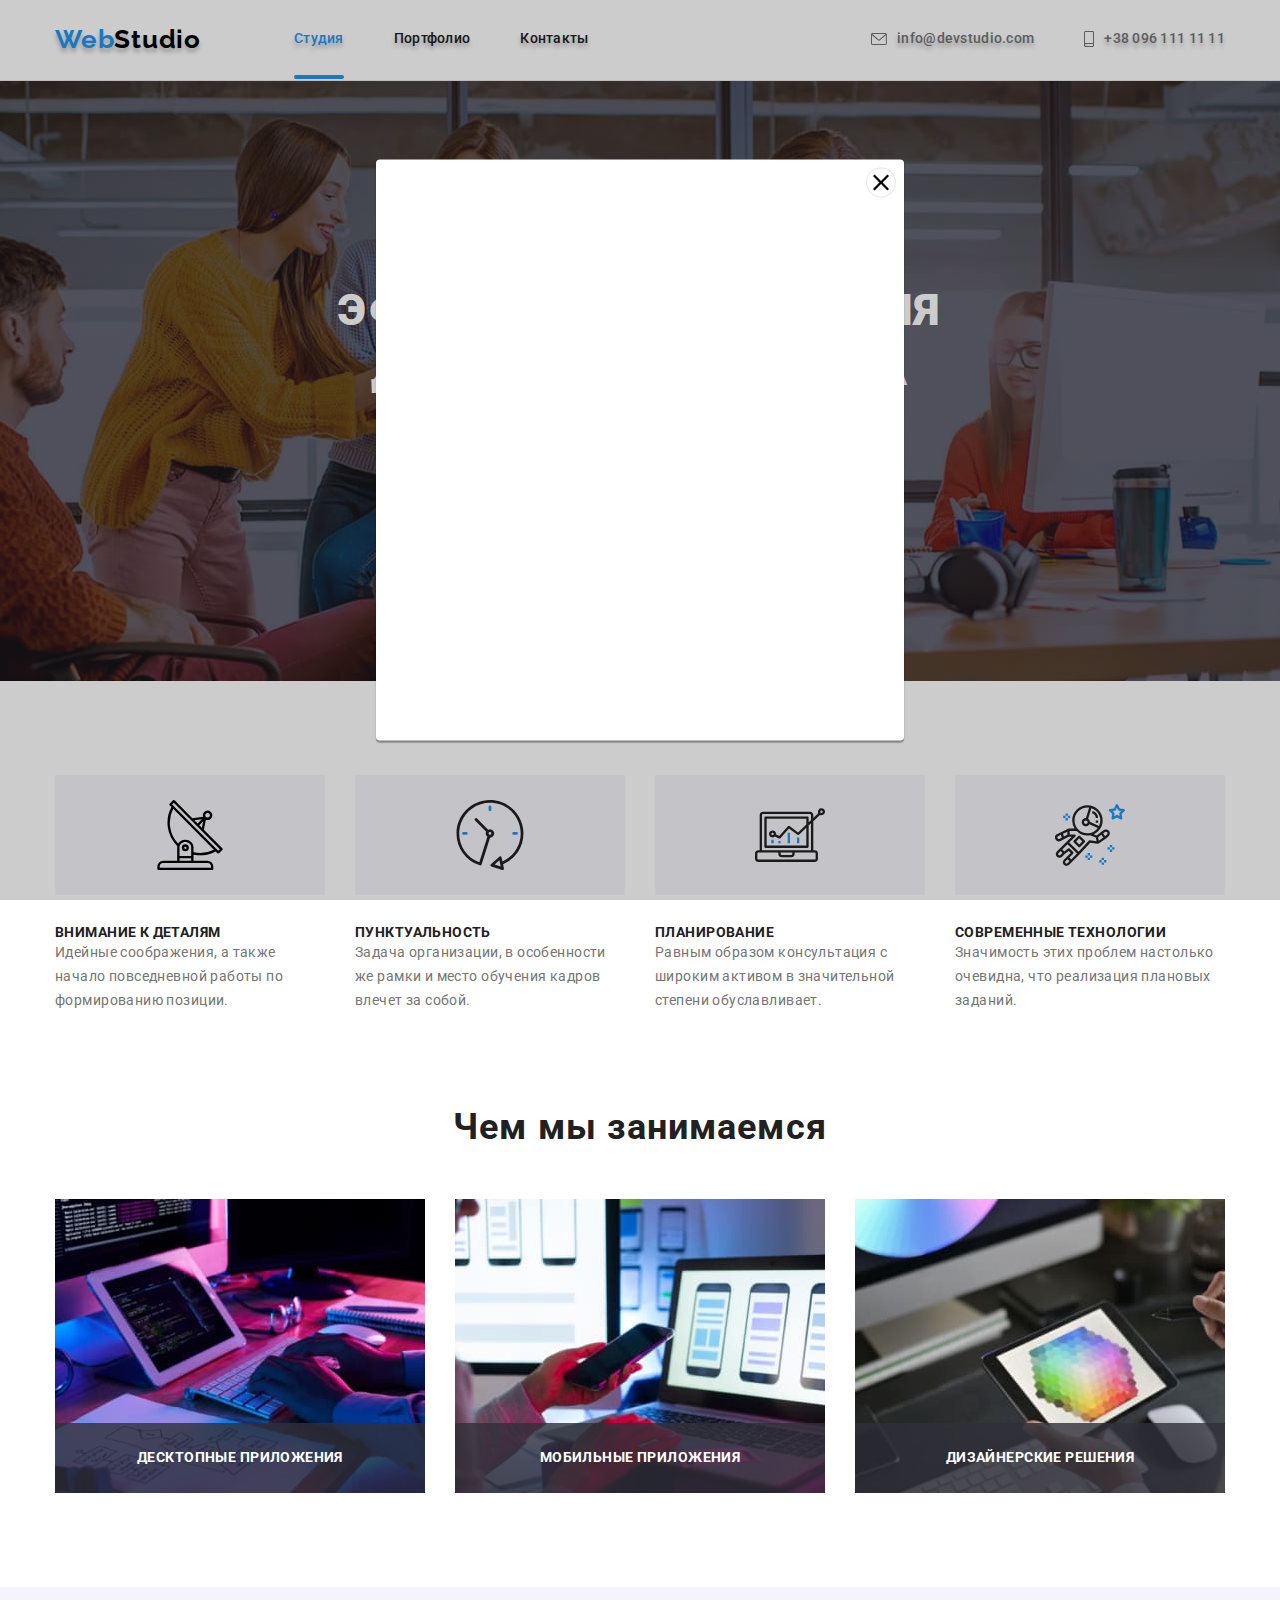
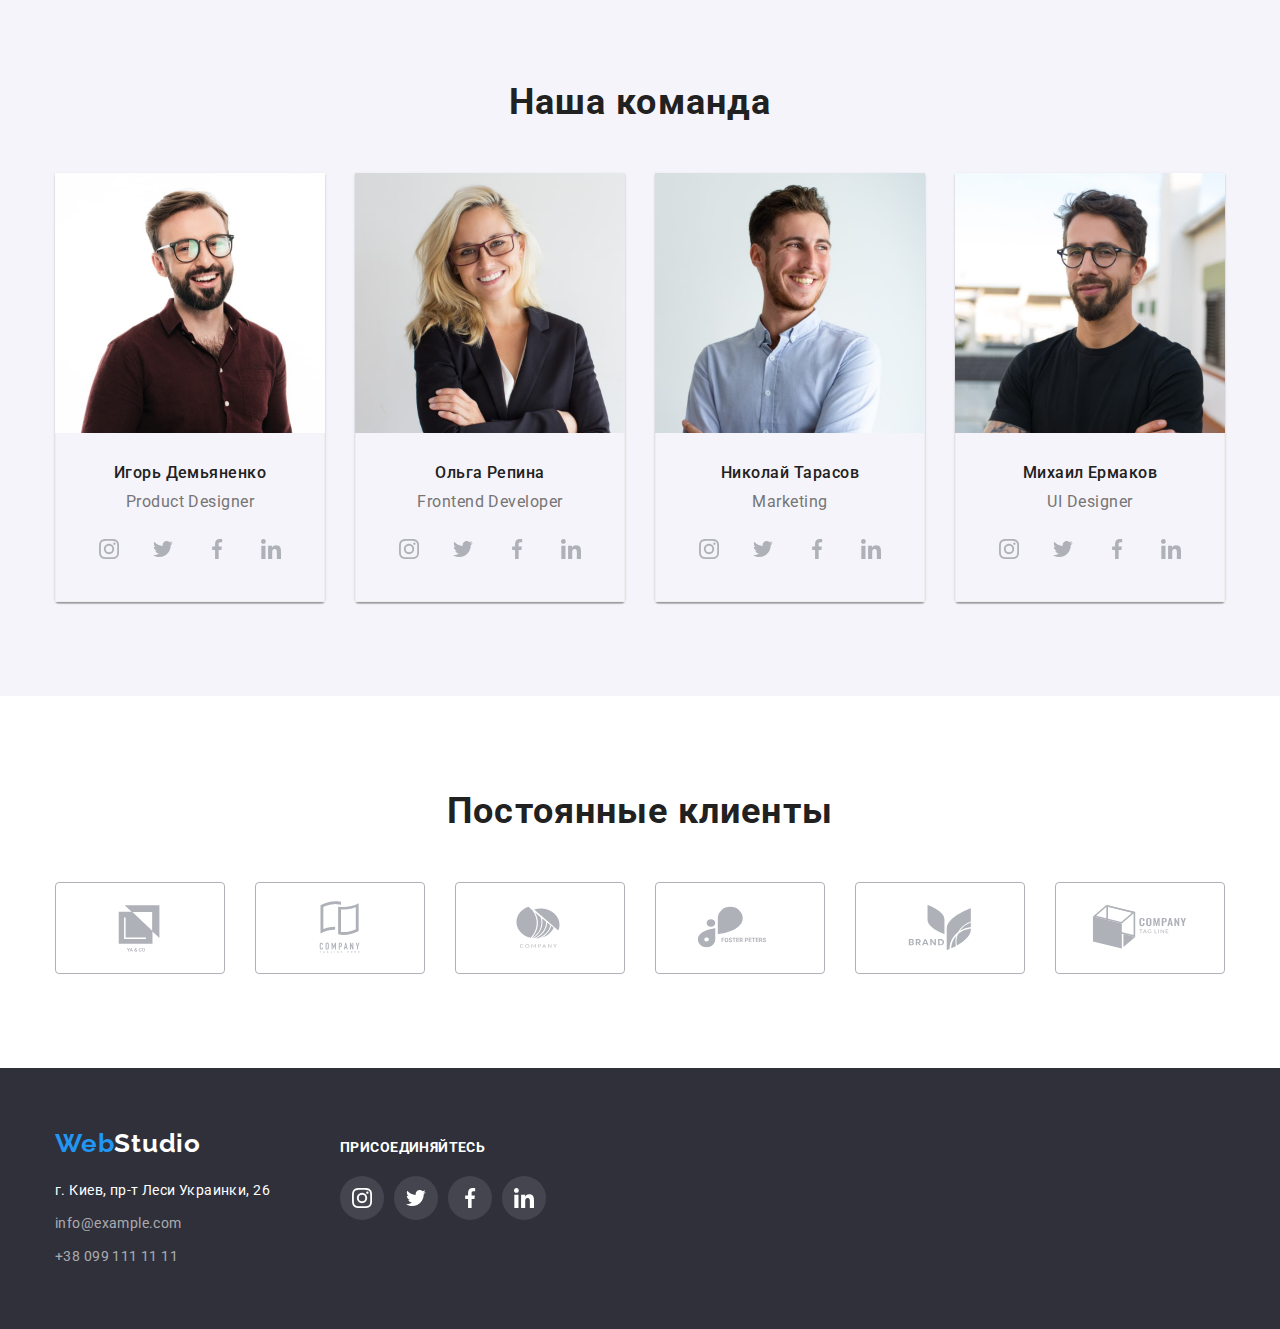
==== index.html @ 7f13cda6 "hw5 commit" ====
<!DOCTYPE html>
<html lang="ru">
<head>
    <meta charset="UTF-8">
    <meta http-equiv="X-UA-Compatible" content="IE=edge">
    <meta name="viewport" content="width=device-width, initial-scale=1.0">
    <link rel="preconnect" href="https://fonts.googleapis.com">
    <link rel="preconnect" href="https://fonts.gstatic.com" crossorigin>
    <link href="https://fonts.googleapis.com/css2?family=Raleway:wght@700&family=Roboto:wght@400;500;700;900&display=swap"
        rel="stylesheet">
    <link rel="stylesheet" href="./css/modern-normalize.css">
    <link rel="stylesheet" href="./css/styles.css">
    <title>Document</title>
</head>
<body>
    <header class="header">
        <!--Навигация-->
        <div class="container main-nav">
            <nav class="header-navigation">
                <a href="" class="header-logo link"><span class="logo">Web</span>Studio</a>
                <ul class="header-list">
                    <li class="header-item"><a href="./index.html" class="link header-link current">Студия</a></li>
                    <li class="header-item"><a href="./portfolio.html" class="link header-link">Портфолио</a></li>
                    <li class="header-item"><a href="" class="link header-link">Контакты</a></li>
                </ul>
            </nav>
            <!--Мейл и телефон-->
            <ul class="header-list">
                <li class="header-contacts">
                    <a href="mailto:info@devstudio.com" class="mail link">
                        <svg class="mail-icon" width="16" height="12">
                            <use href="./images/icons.svg#icon-envelope"></use>
                        </svg>
                        info@devstudio.com</a>
                </li>
                <li class="header-contacts">
                    <a href="tel:+380961111111" class="phone link">
                        <svg class="phone-icon" width="10" height="16">
                            <use href="./images/icons.svg#icon-smartphone"></use>
                        </svg>
                        +38 096 111 11 11</a></li>
            </ul>
        </div>
    </header>

    <main>
        <section class="hero">
            <div class="container">
                <h1 class="hero-title">Эффективные решения<br> для вашего бизнеса</h1>
                <button type="button" class="btn " data-modal-open>Заказать услугу</button>
            </div>
        </section>

        <!--Наши преимущества-->
        <section class="advantages section">
            <div class="container">
                <h2 hidden>Наши преимущества</h2>
                <ul class="advantages-list">
                    <li class="advantages-item">
                        <div class="advantages-container">
                            <svg class="advantages-icon" width="70" height="70">
                                <use href="./images/icons.svg#icon-antenna"></use>
                            </svg>
                        </div>
                        <h3 class="advantages-title">Внимание к деталям</h3>
                        <p class="advantages-description">Идейные соображения, а также начало повседневной работы по формированию
                            позиции.</p>
                    </li>
                    <li class="advantages-item">
                        <div class="advantages-container">
                            <svg class="advantages-icon" width="70" height="70">
                                <use href="./images/icons.svg#icon-clock"></use>
                            </svg>
                        </div>
                        <h3 class="advantages-title">Пунктуальность</h3>
                        <p class="advantages-description">Задача организации, в особенности же рамки и место обучения кадров влечет за
                            собой.</p>
                    </li>
                    <li class="advantages-item">
                        <div class="advantages-container">
                            <svg class="advantages-icon" width="70" height="70">
                                <use href="./images/icons.svg#icon-diagram"></use>
                            </svg>
                        </div>
                        <h3 class="advantages-title">Планирование</h3>
                        <p class="advantages-description">Равным образом консультация с широким активом в значительной степени
                            обуславливает.</p>
                    </li>
                    <li class="advantages-item">
                        <div class="advantages-container">
                            <svg class="advantages-icon" width="70" height="70">
                                <use href="./images/icons.svg#icon-astronaut"></use>
                            </svg>
                        </div>
                        <h3 class="advantages-title">Современные технологии</h3>
                        <p class="advantages-description">Значимость этих проблем настолько очевидна, что реализация плановых заданий.
                        </p>
                    </li>
                </ul>
            </div>
        </section>

        <!--Чем мы занимаемся-->
        <section class="offer section">
            <div class="container">
                <h2 class="title">Чем мы занимаемся</h2>
                <ul class="offer-list">
                    <li class="offer-item offer1">
                        <img src="./images/site-versions/pc.jpg" alt="Компьютерная версия" width="370" height="294">
                        <p class="offer-text">Десктопные приложения</p>
                    </li>
                    <li class="offer-item offer2">
                        <img src="./images/site-versions/mobile.jpg" alt="Мобильная версия" width="370" height="294">
                        <p class="offer-text">Мобильные приложения</p>
                    </li>
                    <li class="offer-item offer3">
                        <img src="./images/site-versions/tablet.jpg" alt="Планшетная версия" width="370" height="294">
                        <p class="offer-text">Дизайнерские решения</p>
                    </li>
                </ul>
            </div>
        </section>

        <!--Наша команда-->
        <section class="team section">
            <div class="container">
                <h2 class="title">Наша команда</h2>
                <ul class="team-list list">
                    <!--h2 corrected to h3-->
                    <li class="team-members">
                        <img src="./images/stuff/igor.jpg" alt="Игорь" width="270" height="260" class="team-photos">
                        <div class="team-text">
                            <h3 class="team-names">Игорь Демьяненко</h3>
                            <p class="team-position">Product Designer</p>
                            <ul class="team-social-list">
                                <li class="team-social-item"><a href="" class="team-social-link">
                                    <svg class="team-social-icon" width="20" height="20">
                                        <use href="./images/icons.svg#icon-instagram"></use>
                                    </svg>
                                    </a>
                                </li>
                                <li class="team-social-item"><a href="" class="team-social-link">
                                        <svg class="team-social-icon" width="20" height="20">
                                            <use href="./images/icons.svg#icon-twitter"></use>
                                        </svg>
                                    </a>
                                </li>
                                <li class="team-social-item"><a href="" class="team-social-link">
                                        <svg class="team-social-icon" width="20" height="20">
                                            <use href="./images/icons.svg#icon-facebook"></use>
                                        </svg>
                                    </a>
                                <li class="team-social-item"><a href="" class="team-social-link">
                                        <svg class="team-social-icon" width="20" height="20">
                                            <use href="./images/icons.svg#icon-linkedin"></use>
                                        </svg>
                                    </a>
                                </li>
                            </ul>
                        </div>
                    </li>
                    <li class="team-members">
                        <img src="./images/stuff/olga.jpg" alt="Ольга" width="270" height="260" class="team-photos">
                        <div class="team-text">
                            <h3 class="team-names">Ольга Репина</h3>
                            <p class="team-position">Frontend Developer</p>
                            <ul class="team-social-list">
                                <li class="team-social-item"><a href="" class="team-social-link">
                                        <svg class="team-social-icon" width="20" height="20">
                                            <use href="./images/icons.svg#icon-instagram"></use>
                                        </svg>
                                    </a>
                                </li>
                                <li class="team-social-item"><a href="" class="team-social-link">
                                        <svg class="team-social-icon" width="20" height="20">
                                            <use href="./images/icons.svg#icon-twitter"></use>
                                        </svg>
                                    </a>
                                </li>
                                <li class="team-social-item"><a href="" class="team-social-link">
                                        <svg class="team-social-icon" width="20" height="20">
                                            <use href="./images/icons.svg#icon-facebook"></use>
                                        </svg>
                                    </a>
                                <li class="team-social-item"><a href="" class="team-social-link">
                                        <svg class="team-social-icon" width="20" height="20">
                                            <use href="./images/icons.svg#icon-linkedin"></use>
                                        </svg>
                                    </a>
                                </li>
                            </ul>
                        </div>
                    </li>
                    <li class="team-members">
                        <img src="./images/stuff/nikolai.jpg" alt="Николай" width="270" height="260" class="team-photos">
                        <div class="team-text">
                            <h3 class="team-names">Николай Тарасов</h3>
                            <p class="team-position">Marketing</p>
                            <ul class="team-social-list">
                                <li class="team-social-item"><a href="" class="team-social-link link">
                                        <svg class="team-social-icon" width="20" height="20">
                                            <use href="./images/icons.svg#icon-instagram"></use>
                                        </svg>
                                    </a>
                                </li>
                                <li class="team-social-item"><a href="" class="team-social-link link">
                                        <svg class="team-social-icon" width="20" height="20">
                                            <use href="./images/icons.svg#icon-twitter"></use>
                                        </svg>
                                    </a>
                                </li>
                                <li class="team-social-item"><a href="" class="team-social-link link">
                                        <svg class="team-social-icon" width="20" height="20">
                                            <use href="./images/icons.svg#icon-facebook"></use>
                                        </svg>
                                    </a>
                                <li class="team-social-item"><a href="" class="team-social-link link">
                                        <svg class="team-social-icon" width="20" height="20">
                                            <use href="./images/icons.svg#icon-linkedin"></use>
                                        </svg>
                                    </a>
                                </li>
                            </ul>
                        </div>
                    </li>
                    <li class="team-members">
                        <img src="./images/stuff/mike.jpg" alt="Михаил" width="270" height="260" class="team-photos">
                        <div class="team-text">
                            <h3 class="team-names">Михаил Ермаков</h3>
                            <p class="team-position">UI Designer</p>
                            <ul class="team-social-list">
                                <li class="team-social-item"><a href="" class="team-social-link">
                                        <svg class="team-social-icon" width="20" height="20">
                                            <use href="./images/icons.svg#icon-instagram"></use>
                                        </svg>
                                    </a>
                                </li>
                                <li class="team-social-item"><a href="" class="team-social-link">
                                        <svg class="team-social-icon" width="20" height="20">
                                            <use href="./images/icons.svg#icon-twitter"></use>
                                        </svg>
                                    </a>
                                </li>
                                <li class="team-social-item"><a href="" class="team-social-link">
                                        <svg class="team-social-icon" width="20" height="20">
                                            <use href="./images/icons.svg#icon-facebook"></use>
                                        </svg>
                                    </a>
                                <li class="team-social-item"><a href="" class="team-social-link">
                                        <svg class="team-social-icon" width="20" height="20">
                                            <use href="./images/icons.svg#icon-linkedin"></use>
                                        </svg>
                                    </a>
                                </li>
                            </ul>
                        </div>
                    </li>
                </ul>
            </div>
        </section>

        <section class="clients section">
            <div class="container">
                <h2 class="title">Постоянные клиенты</h2>
                <ul class="clients-list">
                    <li class="clients-item">
                        <a href="" class="clients-link link">
                            <svg class="clients-icon" width="106" height="60">
                                <use href="./images/icons.svg#icon-client1"></use>
                            </svg>
                        </a>
                    </li>
                    <li class="clients-item">
                        <a href="" class="clients-link link">
                            <svg class="clients-icon" width="106" height="60">
                                <use href="./images/icons.svg#icon-client2"></use>
                            </svg>
                        </a>
                    </li>
                    <li class="clients-item">
                        <a href="" class="clients-link link">
                            <svg class="clients-icon" width="106" height="60">
                                <use href="./images/icons.svg#icon-client3"></use>
                            </svg>
                        </a>
                    </li>
                    <li class="clients-item">
                        <a href="" class="clients-link link">
                            <svg class="clients-icon" width="106" height="60">
                                <use href="./images/icons.svg#icon-client4"></use>
                            </svg>
                        </a>
                    </li>
                    <li class="clients-item">
                        <a href="" class="clients-link link">
                            <svg class="clients-icon" width="106" height="60">
                                <use href="./images/icons.svg#icon-client5"></use>
                            </svg>
                        </a>
                    </li>
                    <li class="clients-item">
                        <a href="" class="clients-link link">
                            <svg class="clients-icon" width="106" height="60">
                                <use href="./images/icons.svg#icon-client6"></use>
                            </svg>
                        </a>
                    </li>
                </ul>
            </div>
        </section>
    </main>

    <footer class="footer">
        <div class="container">
            <div class="footer-contacts">
                <a href="/" class="footer-logo link"><span class="logo">Web</span>Studio</a>
                <!--Контакты-->
                <address class="footer-address">
                    <ul class="footer-list">
                        <li class="footer-item">
                            <a href="https://goo.gl/maps/hHV63dTVySj8oasB8" target="blank" rel="noopener noreferrer"
                                class="footer-location link">г. Киев, пр-т Леси Украинки, 26</a>
                        </li>
                        <li class="footer-item">
                            <a href="mailto:info@example.com" class="footer-mail link">info@example.com</a>
                        </li>
                        <li class="footer-item">
                            <a href="tel:+380991111111" class="footer-tel link">+38 099 111 11 11</a>
                        </li>
                    </ul>
                </address>
            </div>
            <div class="footer-socials">
                <h3 class="footer-socials-title">присоединяйтесь</h3>
                <ul class="footer-socials-list">
                    <li class="footer-socials-item"><a href="" class="footer-socials-link">
                            <svg class="footer-socials-icon" width="20" height="20">
                                <use href="./images/icons.svg#icon-instagram"></use>
                            </svg>
                        </a>
                    </li>
                    <li class="footer-socials-item"><a href="" class="footer-socials-link">
                            <svg class="footer-socials-icon" width="20" height="20">
                                <use href="./images/icons.svg#icon-twitter"></use>
                            </svg>
                        </a>
                    </li>
                    <li class="footer-socials-item"><a href="" class="footer-socials-link">
                            <svg class="footer-socials-icon" width="20" height="20">
                                <use href="./images/icons.svg#icon-facebook"></use>
                            </svg>
                        </a>
                    <li class="footer-socials-item"><a href="" class="footer-socials-link">
                            <svg class="footer-socials-icon" width="20" height="20">
                                <use href="./images/icons.svg#icon-linkedin"></use>
                            </svg>
                        </a>
                    </li>
                </ul>
            </div>
        </div>
    </footer>

    <div class="backdrop" data-modal>
        <div class="modal">
            <button type="button" class="module-closure" data-modal-close>
                <svg class="module-closure-clon" width="18" height="18">
                    <use href="./images/icons.svg#icon-closure"></use>
                </svg>
            </button>
        </div>
    </div>
    <script src="./js/modal.js"></script>
</body>
</html>
---- css/styles.css ----
:root {
  --main-title-color: #ffffff;
  --secondary-title-color: #212121;
  --general-text-color: #757575;
  --third-text-color: rgba(255, 255, 255, 0.6);
  --accent-color: #2196f3;
  --back-color: #2f303a;
  --card-set-gap: 30px;
  --background-main: #f5f4fa;
  --fill-color: #afb1b8;
  --cubic-accent: cubic-bezier(0.4, 0, 0.2, 1);
}

body {
  font-family: 'Roboto', sans-serif;
  font-style: normal;
  color: var(--general-text-color);
}

p,
h1,
h2,
h3,
h4,
h5,
h6,
ul {
  margin: 0;
  padding: 0;
  border: 0;
  font-size: 100%;
  font: inherit;
  vertical-align: baseline;
}

img {
  display: block;
  min-width: 100%;
  height: auto;
}

.link {
  text-decoration: none;

  transition: color 250ms var(--cubic-accent);
}

.link:hover,
.link:focus {
  color: var(--accent-color);
}

li {
  list-style: none;
}

button {
  cursor: pointer;
  border: none;
  font-family: inherit;
}

.section {
  padding-top: 94px;
  padding-bottom: 94px;
}
.container {
  width: 1200px;
  padding-left: 15px;
  padding-right: 15px;
  margin-top: 0;
  margin-bottom: 0;
  margin-right: auto;
  margin-left: auto;
}

/* -----------------------Хедер------------------------ */
.header {
  padding-top: 24px;
  padding-bottom: 25px;

  border-bottom: 1px solid #ececec;
}

.main-nav {
  display: flex;
  align-items: center;
}

.header-navigation {
  display: flex;
  align-items: center;
}

.header-logo,
.header-logo:hover,
.header-logo:focus {
  margin-right: 93px;

  font-family: 'Raleway', sans-serif;
  font-weight: bold;
  font-size: 26px;
  line-height: 1.19;
  letter-spacing: 0.03em;
  color: #000000;
  text-shadow: 0px 4px 4px rgba(0, 0, 0, 0.25);
}

.header .logo,
.footer .logo {
  color: var(--accent-color);
}

.header-item,
.header-contacts {
  margin-bottom: auto;

  font-weight: 500;
  font-size: 14px;
  line-height: 1.14;
  letter-spacing: 0.02em;
  text-shadow: 0px 4px 4px rgba(0, 0, 0, 0.25);
}

.header-item:not(:last-child),
.header-contacts:not(:last-child) {
  margin-right: 50px;
}

.header-link {
  color: var(--secondary-title-color);
  padding-bottom: 32px;
}

.header-link.current {
  position: relative;
  color: var(--accent-color);
}

.header-link.current::after {
  content: '';

  position: absolute;
  left: 0;
  bottom: -1px;

  width: 100%;
  height: 4px;
  background: var(--accent-color);
  border-radius: 2px;
}

.header-list {
  display: flex;
  margin-left: auto;
}

.header-contacts a {
  color: var(--general-text-color);
}

.mail.link,
.phone.link {
  display: flex;
  align-items: center;
}

.mail-icon {
  margin-right: 10px;
  --color2: currentColor;
}

.phone-icon {
  margin-right: 10px;
  --color5: currentColor;
}

/* -----------------------Герой------------------------ */
.hero,
.footer {
  background-color: var(--back-color);
}

.hero {
  padding-top: 200px;
  padding-bottom: 200px;

  background-image: linear-gradient(rgba(47, 48, 58, 0.4), rgba(47, 48, 58, 0.4)),
    url(../images/studio/hero-background.jpg);
  background-repeat: no-repeat;
  background-position: center;
  background-size: cover;
}

.hero-title {
  margin-left: auto;
  margin-right: auto;
  margin-bottom: 30px;

  font-weight: 900;
  font-size: 44px;
  line-height: 1.36;
  text-align: center;
  letter-spacing: 0.06em;
  text-transform: uppercase;
  color: var(--main-title-color);
}

.hero .btn {
  margin-left: auto;
  margin-right: auto;
  padding: 10px 32px;

  display: flex;
  align-items: center;

  font-weight: bold;
  font-size: 16px;
  color: var(--main-title-color);
  line-height: 1.88;
  text-align: center;
  letter-spacing: 0.06em;

  background-color: var(--accent-color);
  box-shadow: 0px 4px 4px rgba(0, 0, 0, 0.15);
  border-radius: 4px;
}

/* -----------------------Наши преимущества------------------------ */
.advantages-list {
  display: flex;
}

.advantages-item {
  width: 270px;
}

.advantages-item:not(:last-child) {
  margin-right: 30px;
}

.advantages-container {
  display: flex;
  justify-content: center;
  align-items: center;

  width: 270px;
  height: 120px;
  margin-bottom: 30px;

  background-color: var(--background-main);
}

.advantages-title {
  font-weight: bold;
  font-size: 14px;
  line-height: 1.14;
  letter-spacing: 0.03em;
  text-transform: uppercase;
  color: var(--secondary-title-color);
}

.advantages-description {
  font-size: 14px;
  line-height: 1.71;
  letter-spacing: 0.03em;
}

/* -----------------------Чем мы занимаемся------------------------ */
.offer.section {
  padding-top: 0;
}

.title {
  margin-bottom: 50px;

  font-weight: bold;
  font-size: 36px;
  line-height: 1.17;
  text-align: center;
  letter-spacing: 0.03em;
  color: var(--secondary-title-color);
}

.offer-list {
  display: flex;
  margin-left: calc(-1 * var(--card-set-gap));
}

.offer-item {
  position: relative;
  flex-basis: calc(100% / 3 - var(--card-set-gap));
  margin-left: var(--card-set-gap);
}

.offer-text {
  position: absolute;
  bottom: 0;

  width: 100%;
  height: auto;
  padding: 27px 82px;

  font-weight: bold;
  font-size: 14px;
  line-height: 1.14;
  text-align: center;
  letter-spacing: 0.03em;
  text-transform: uppercase;

  color: var(--main-title-color);
  background: rgba(47, 48, 58, 0.8);
}

/* -----------------------Наша команда------------------------ */

.team {
  background-color: var(--background-main);
}

.team .title {
  margin-bottom: 50px;
}

.team-list {
  display: flex;
  margin-left: calc(-1 * var(--card-set-gap));
}

.team-members {
  flex-basis: calc(100% / 4 - var(--card-set-gap));
  margin-left: var(--card-set-gap);

  background: var(--background-main);

  box-shadow: 0px 1px 3px rgba(0, 0, 0, 0.12), 0px 1px 1px rgba(0, 0, 0, 0.14),
    0px 2px 1px rgba(0, 0, 0, 0.2);
  border-radius: 0px 0px 4px 4px;
}

.team-text {
  padding-top: 30px;
  padding-bottom: 30px;

  border: 1px solid #eeeeee;
  border-top: none;
}

.team-names {
  margin-bottom: 10px;

  font-weight: 500;
  font-size: 16px;
  line-height: 1.19;
  text-align: center;
  letter-spacing: 0.03em;
  color: var(--secondary-title-color);
}

.team-position {
  margin-bottom: 16px;

  font-size: 16px;
  line-height: 1.19;
  text-align: center;
  letter-spacing: 0.03em;
}

.team-social-list {
  display: flex;
  justify-content: center;
  align-items: center;
}

.team-social-item {
  width: 44px;
  height: 44px;
}

.team-social-item:not(:last-child) {
  margin-right: 10px;
}

.team-social-link {
  width: 100%;
  height: 100%;
  display: flex;
  justify-content: center;
  align-items: center;

  border-radius: 50%;

  color: var(--fill-color);

  transition: background-color 250ms var(--cubic-accent), color 250ms var(--cubic-accent);
}

.team-social-link:hover,
.team-social-link:focus {
  background-color: var(--accent-color);
  color: #ffffff;
}

.team-social-icon {
  fill: currentColor;
}

/* .team-social-link:hover .team-social-icon,
.team-social-link:focus .team-social-icon {
  fill: #ffffff;
} */

/* -----------------------Клиенты------------------------ */

.clients-list {
  display: flex;
  justify-content: center;
  align-items: center;
}

.clients-item {
  width: 170px;
  height: 92px;

  border-width: 1px;
  border-style: solid;
  border-color: #afb1b8;
  box-sizing: border-box;
  border-radius: 4px;

  transition: border-color 250ms var(--cubic-accent), color 250ms var(--cubic-accent);
}

.clients-item:not(:last-child) {
  margin-right: var(--card-set-gap);
}

.clients-item:hover,
.clients-item:focus {
  border-color: var(--accent-color);
  color: var(--accent-color);
}

.clients-link {
  width: 100%;
  height: 100%;
  display: flex;
  justify-content: center;
  align-items: center;

  color: var(--fill-color);
}

.clients-icon {
  fill: currentColor;
}

/* -----------------------Портфолио------------------------ */

/* -----------------------Кнопки фильтра------------------------ */

.portfolio .filter {
  display: flex;
  justify-content: center;
  margin-bottom: 56px;
}

.filter .btn {
  display: inline-block;
  padding: 6px 22px;

  font-weight: 500;
  font-size: 16px;
  line-height: 1.63;
  text-align: center;
  letter-spacing: 0.03em;
  color: var(--secondary-title-color);

  background: var(--background-main);
  box-shadow: none;
  border-radius: 4px;

  transition: color 250ms var(--cubic-accent), background-color 250ms var(--cubic-accent),
    box-shadow 250ms var(--cubic-accent), border-radius 250ms var(--cubic-accent);
}

.filter-item:not(:last-child) {
  margin-right: 8px;
}

.filter .btn:hover,
.filter .btn:focus {
  color: var(--main-title-color);
  background-color: var(--accent-color);
  box-shadow: 0px 3px 1px rgba(0, 0, 0, 0.1), 0px 1px 2px rgba(0, 0, 0, 0.08),
    0px 2px 2px rgba(0, 0, 0, 0.12);
  border-radius: 4px;
}

/* -----------------------Опции фильтра------------------------ */

.options {
  display: flex;
  flex-wrap: wrap;
  margin-left: calc(-1 * var(--card-set-gap));
  margin-top: calc(-1 * var(--card-set-gap));
}

.option-description {
  border: 1px solid #eeeeee;
  border-top: none;

  padding: 20px 24px;
}

.options-item {
  flex-basis: calc(100% / 3 - var(--card-set-gap));
  margin-left: var(--card-set-gap);
  margin-top: var(--card-set-gap);
}

.options-link {
  display: block;
  box-shadow: none;

  transition: box-shadow 250ms var(--cubic-accent);
}

.options-link:hover,
.options-link:focus {
  box-shadow: 0px 1px 1px rgba(0, 0, 0, 0.12), 0px 4px 4px rgba(0, 0, 0, 0.06),
    1px 4px 6px rgba(0, 0, 0, 0.16);
}

.options-layers {
  position: relative;
  overflow: hidden;
}

.overlay-description {
  position: absolute;
  top: 0;
  left: 0;
  width: 100%;
  height: 100%;
  padding-right: 24px;
  padding-left: 24px;
  font-weight: normal;
  font-size: 18px;
  line-height: 1.56;

  letter-spacing: 0.03em;

  color: #ffffff;
  background-color: var(--accent-color);

  transform: translateY(100%);
  transition: transform 250ms var(--cubic-accent);
}

.options-item:hover .overlay-description,
.options-item:focus .overlay-description {
  transform: translateY(0);
}

.options-title {
  font-weight: bold;
  font-size: 18px;
  line-height: 2;
  letter-spacing: 0.06em;
  color: var(--secondary-title-color);
}

.options-data {
  font-size: 16px;
  line-height: 1.88;
  letter-spacing: 0.03em;
  color: var(--general-text-color);
}

/* -----------------------Футер------------------------ */
.footer {
  padding-top: 60px;
  padding-bottom: 60px;
}

.footer .container {
  display: flex;
  align-items: baseline;
}

.footer-contacts {
  margin-right: 70px;
  /* not needed
  padding-top: 60px;
  padding-bottom: 60px; */
}

.footer-logo,
.footer-logo:hover,
.footer-logo:focus {
  display: inline-block;
  margin-bottom: 20px;

  font-family: 'Raleway', sans-serif;
  font-weight: bold;
  font-size: 26px;
  line-height: 1.19;
  letter-spacing: 0.03em;
  color: var(--main-title-color);
}

.footer-item {
  display: block;
}

.footer-item:not(:last-child) {
  margin-bottom: 9px;
}

.footer-location,
.footer-mail,
.footer-tel {
  font-size: 14px;
  line-height: 1.71;
  letter-spacing: 0.03em;
  color: var(--main-title-color);
}

.footer-mail,
.footer-tel {
  color: var(--third-text-color);
}

.footer-address {
  font-style: normal;
}

/* not working
.header-logo:hover,
.header-logo:focus,
.footer-logo:hover,
.footer-logo:hover {
  color: currentColor;
} */

/* not needed
.footer-socials {
  margin-top: 72px;
  margin-bottom: 100px;
} */

.footer-socials-title {
  margin-bottom: 20px;

  font-weight: bold;
  font-size: 14px;
  line-height: 1.14;
  letter-spacing: 0.03em;
  text-transform: uppercase;

  color: var(--main-title-color);
}

.footer-socials-list {
  display: flex;
}

.footer-socials-item {
  width: 44px;
  height: 44px;
}

.footer-socials-item:not(:last-child) {
  margin-right: 10px;
}

.footer-socials-link {
  display: flex;
  justify-content: center;
  align-items: center;
  width: 100%;
  height: 100%;

  background-color: rgba(255, 255, 255, 0.1);

  border-radius: 50%;

  color: #ffffff;

  transition: background-color 250ms var(--cubic-accent);
}

.footer-socials-link:hover,
.footer-socials-link:focus {
  background-color: var(--accent-color);
}

.footer-socials-icon {
  fill: currentColor;
}

.backdrop {
  position: fixed;
  top: 0;
  width: 100vw;
  height: 100vh;

  background-color: rgba(0, 0, 0, 0.2);

  transition: opacity 250ms, visibility 250ms;
}

.backdrop.is-hidden .modal {
  transform: scale(1.5) translateY(-90%);
  transition: transform 250ms;
}

.modal {
  position: absolute;
  top: 50%;
  left: 50%;
  transform: translate(-50%, -50%);

  width: 528px;
  min-height: 581px;

  background-color: #ffffff;
  box-shadow: 0px 1px 3px rgba(0, 0, 0, 0.12), 0px 1px 1px rgba(0, 0, 0, 0.14),
    0px 2px 1px rgba(0, 0, 0, 0.2);
  border-radius: 4px;

  transition: transform 250ms;
}

.module-closure {
  position: absolute;
  top: 8px;
  right: 8px;

  display: flex;
  align-items: center;
  justify-content: center;

  width: 30px;
  height: 30px;
  background: #ffffff;
  border: 1px solid rgba(0, 0, 0, 0.1);
  box-sizing: border-box;
  border-radius: 50%;
}

.is-hidden {
  visibility: hidden;
  opacity: 0;
  pointer-events: none;
}
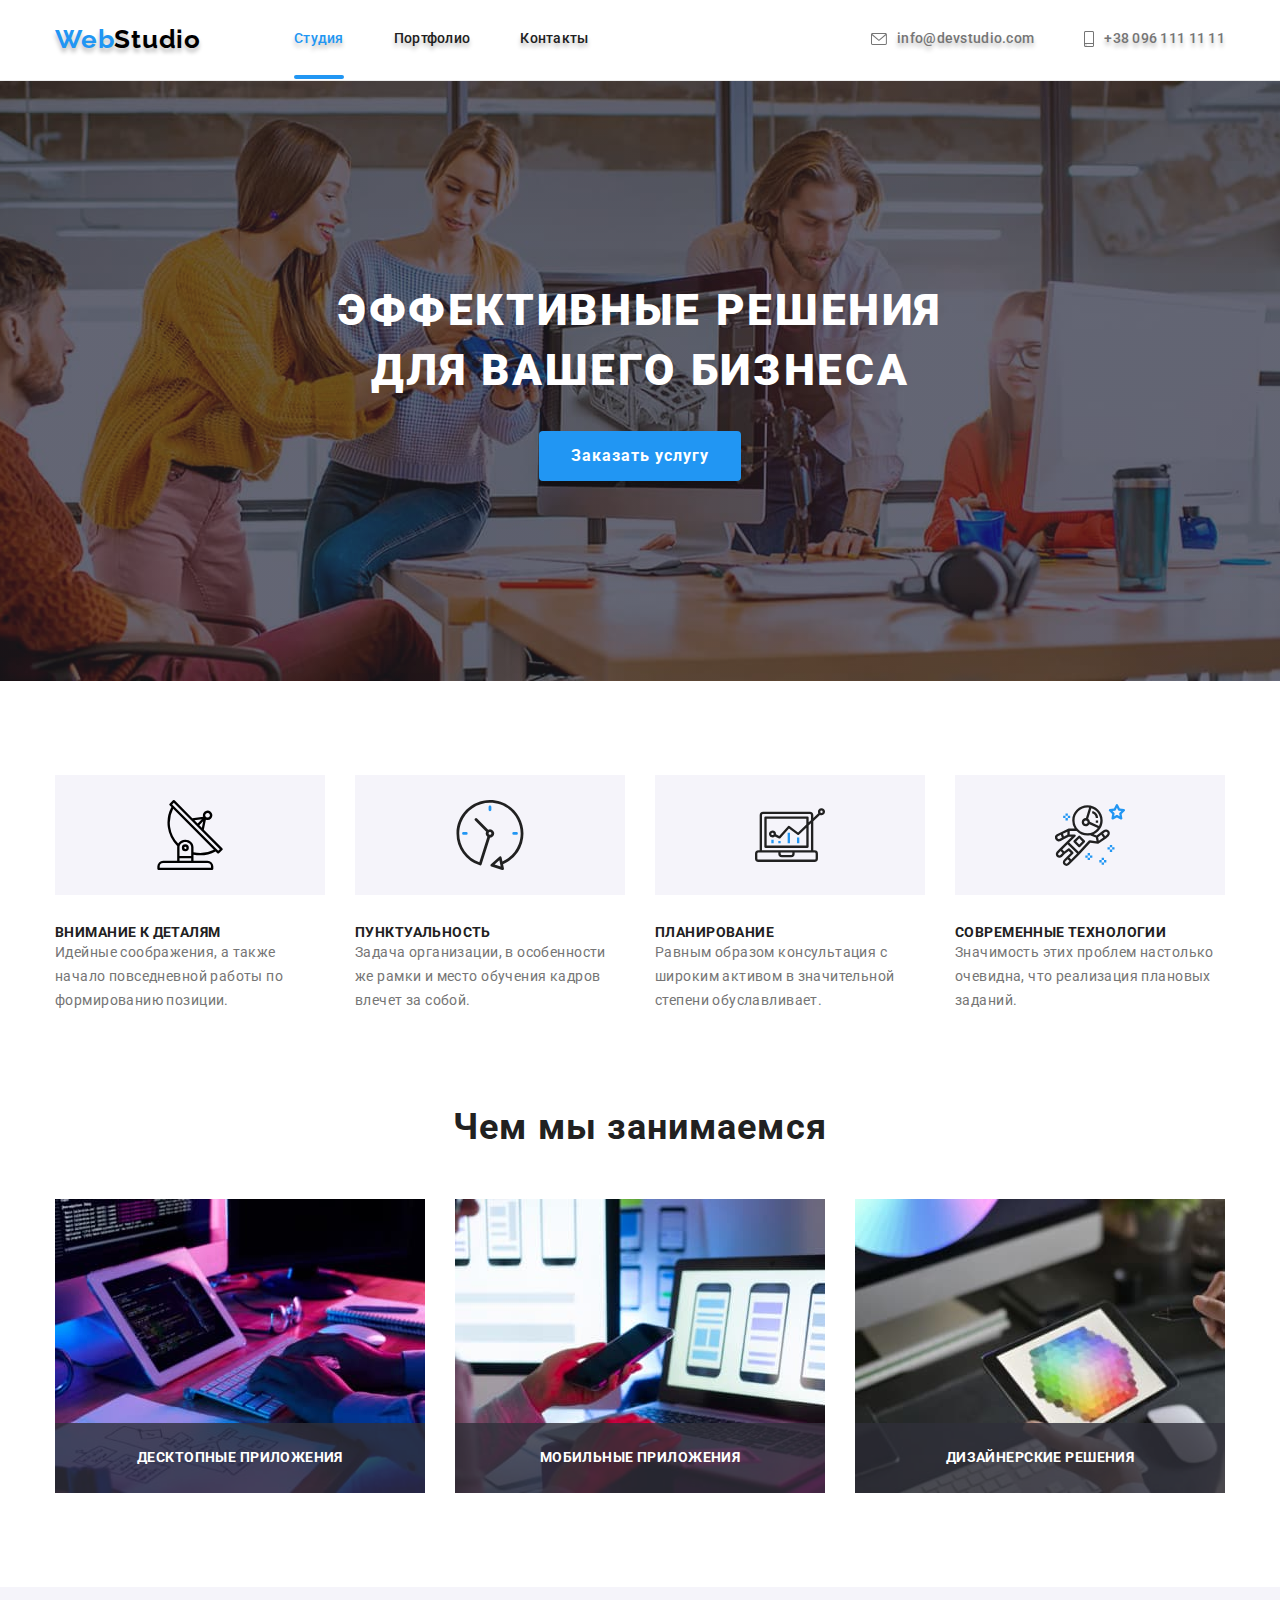
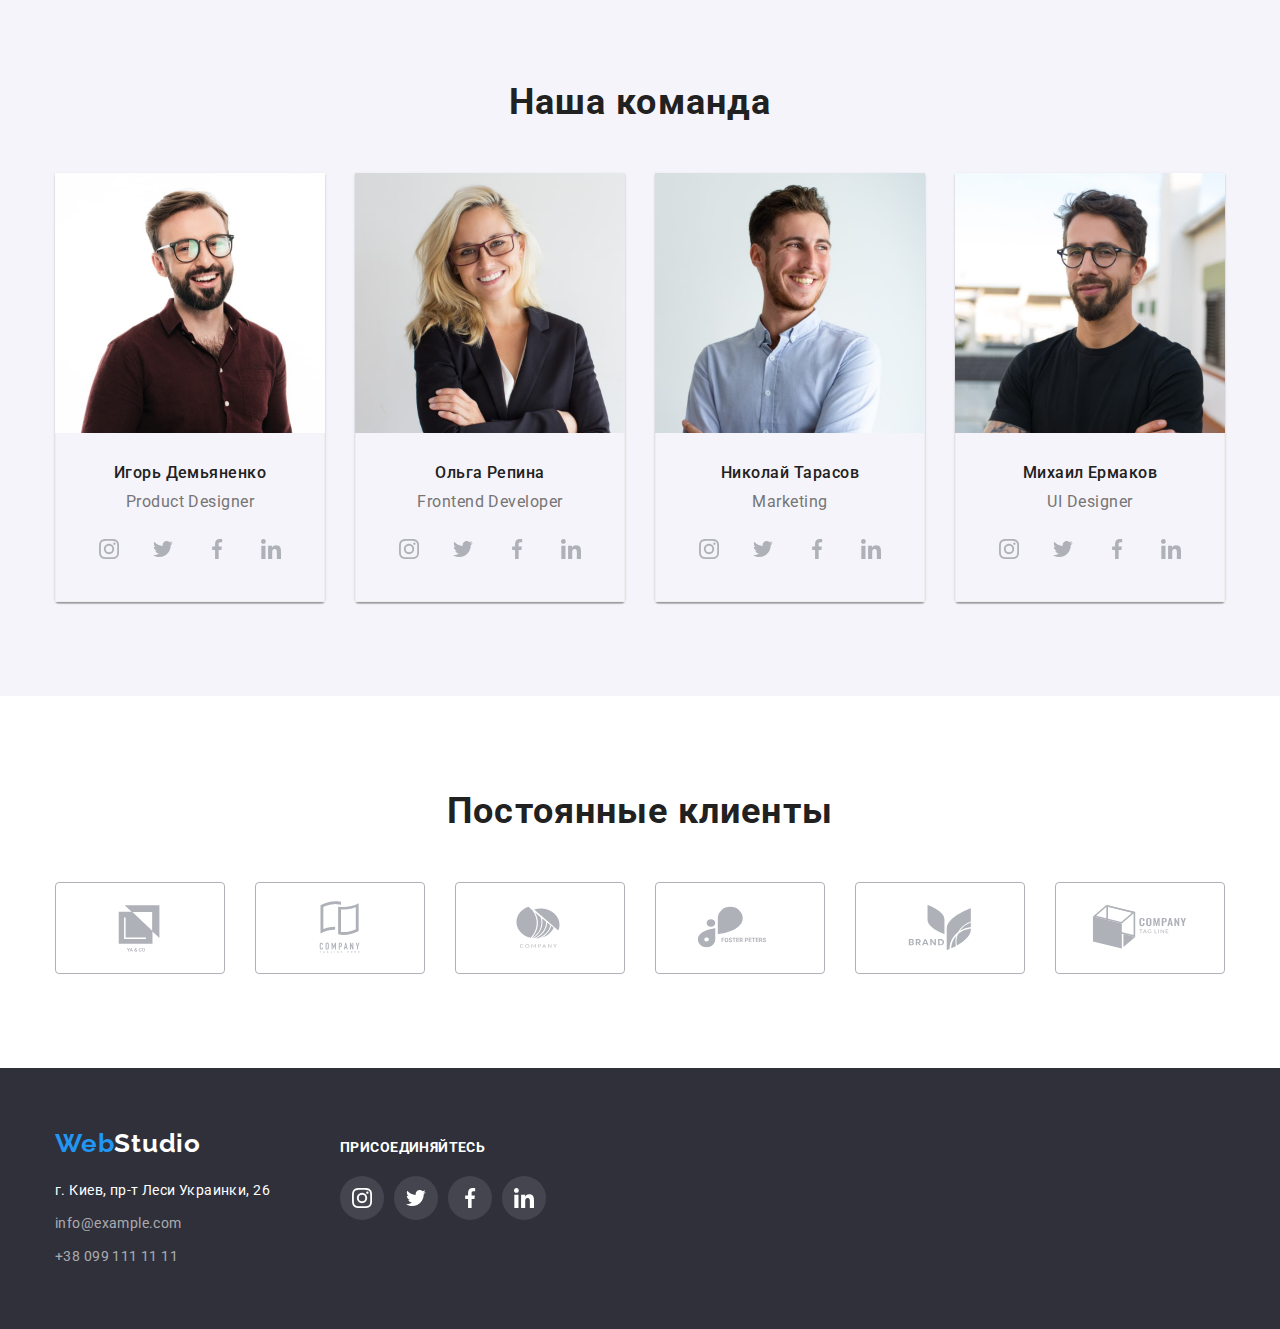
==== commit a9428257: "small corrections" ====
--- a/index.html
+++ b/index.html
@@ -361,10 +361,10 @@
         </div>
     </footer>
 
-    <div class="backdrop" data-modal>
+    <div class="backdrop is-hidden" data-modal>
         <div class="modal">
             <button type="button" class="module-closure" data-modal-close>
-                <svg class="module-closure-clon" width="18" height="18">
+                <svg class="module-closure-clon" width="11" height="11">
                     <use href="./images/icons.svg#icon-closure"></use>
                 </svg>
             </button>
